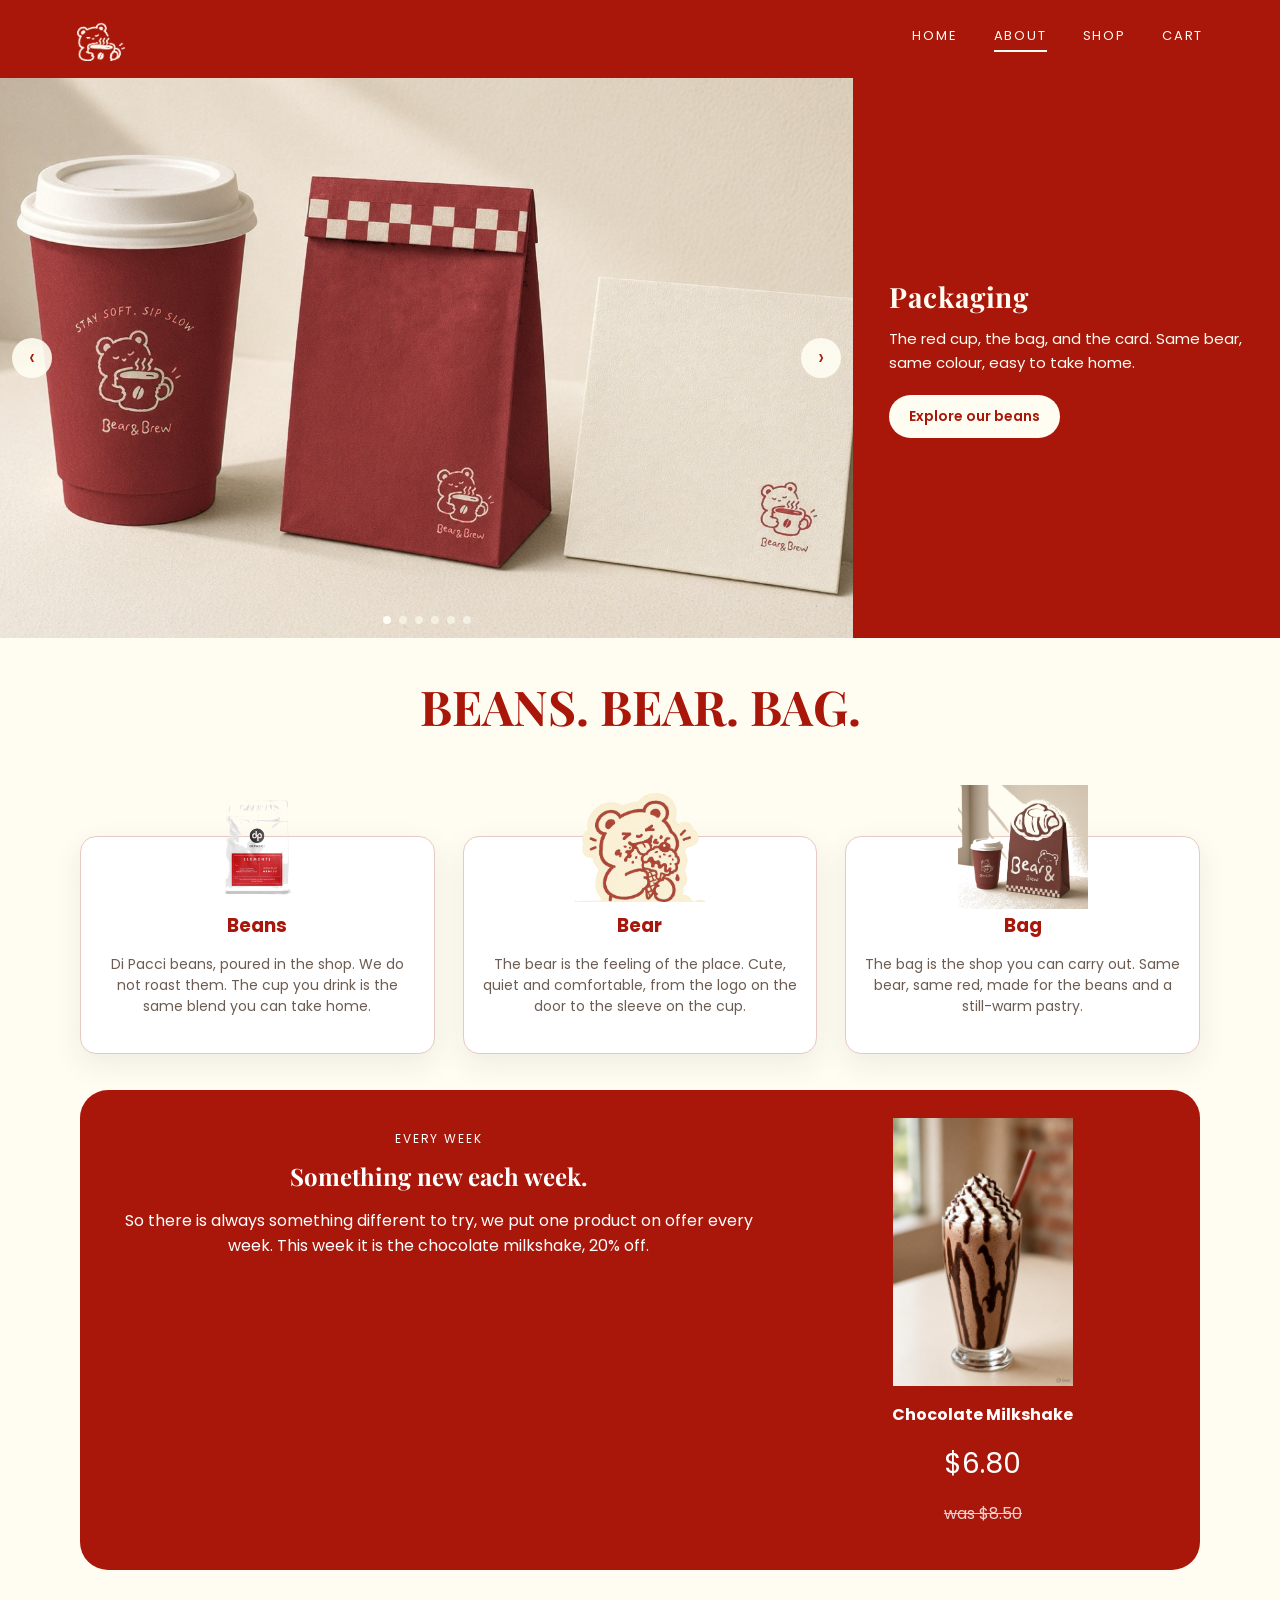
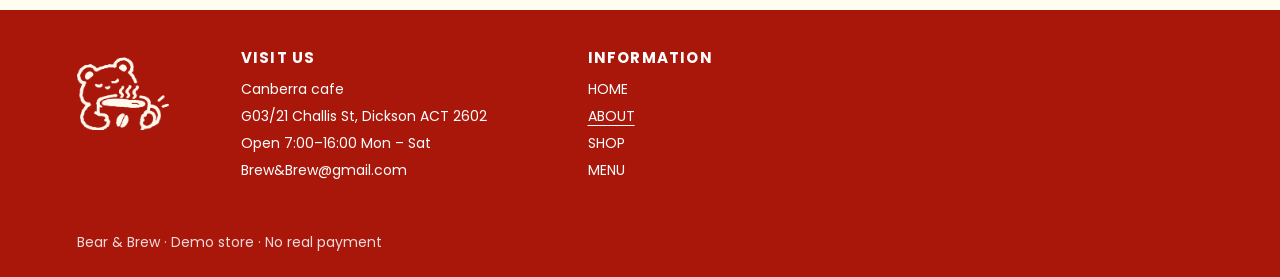
==== about.html @ f40263f8 "Switch footer maps back to Google Maps" ====
<!DOCTYPE html>
<html lang="en">
<head>
  <meta charset="UTF-8">
  <meta name="viewport" content="width=device-width, initial-scale=1">
  <title>About · Bear & Brew</title>
  <link href="https://fonts.googleapis.com/css2?family=Playfair+Display:wght@700&family=Poppins:wght@400;500;600&display=swap" rel="stylesheet">
  <link rel="stylesheet" href="css/style.css">
</head>
<body id="top">
  <header class="site-header">
    <a href="index.html"><img class="logo" src="images/brand/logo-line.png" alt="Bear and Brew"></a>
    <nav class="nav">
      <a href="index.html">HOME</a>
      <a class="active" href="about.html">ABOUT</a>
      <a href="shop.html">SHOP</a>
      <a class="cart-link" href="#" data-open-cart>CART <span class="badge" hidden>0</span></a>
    </nav>
  </header>

  <section class="about-split">
    <div class="about-carousel" id="about-carousel">
      <button class="about-nav prev" type="button" aria-label="Previous">‹</button>
      <div class="about-track">
        <img src="images/about-carousel/packaging.jpg" alt="Bear and Brew packaging">
        <img src="images/about-carousel/food-spread.jpg" alt="Cafe food">
        <img src="images/about-carousel/croissant.jpg" alt="Butter croissant">
        <img src="images/about-carousel/sign.jpg" alt="Shop sign">
        <img src="images/about-carousel/cup-sleeve.jpg" alt="Takeaway cup">
        <img src="images/about-carousel/latte.jpg" alt="Latte">
      </div>
      <button class="about-nav next" type="button" aria-label="Next">›</button>
      <div class="about-dots" id="about-dots"></div>
    </div>
    <div class="about-info" id="about-info">
      <h2>Packaging</h2>
      <p>The red cup, the bag, and the card. Same bear, same colour, easy to take home.</p>
      <a class="btn btn-cream" href="shop.html">Explore our beans</a>
    </div>
  </section>

  <section class="wrap center" style="padding-top:36px">
    <h2 class="about-title" style="color:#A9170B">BEANS. BEAR. BAG.</h2>
    <div class="bbb">
      <article>
        <img src="images/brand/beans-cut.png" alt="Coffee beans">
        <h3>Beans</h3>
        <p>Di Pacci beans, poured in the shop. We do not roast them. The cup you drink is the same blend you can take home.</p>
      </article>
      <article>
        <img src="images/brand/bear-ice.png" alt="Bear logo">
        <h3>Bear</h3>
        <p>The bear is the feeling of the place. Cute, quiet and comfortable, from the logo on the door to the sleeve on the cup.</p>
      </article>
      <article>
        <img src="images/brand/bag-cut.png" alt="Takeaway bag">
        <h3>Bag</h3>
        <p>The bag is the shop you can carry out. Same bear, same red, made for the beans and a still-warm pastry.</p>
      </article>
    </div>
    <section class="week">
      <div>
        <p class="kicker">EVERY WEEK</p>
        <h2>Something new each week.</h2>
        <p>So there is always something different to try, we put one product on offer every week. This week it is the chocolate milkshake, 20% off.</p>
      </div>
      <div class="center">
        <img src="images/offers/chocolate-milkshake.jpg" alt="Chocolate milkshake">
        <p><strong>Chocolate Milkshake</strong></p>
        <p class="price">$6.80</p>
        <p class="was">was $8.50</p>
      </div>
    </section>
  </section>

  <footer class="site-footer">
    <div class="footer-grid">
      <a href="#top"><img class="footer-logo" src="images/brand/logo-line.png" alt="Bear and Brew"></a>
      <div><h3>VISIT US</h3><p>Canberra cafe</p><p>G03/21 Challis St, Dickson ACT 2602</p><p>Open 7:00–16:00 Mon – Sat</p><p>Brew&Brew@gmail.com</p></div>
      <div><h3>INFORMATION</h3><ul><li><a href="index.html">HOME</a></li><li><a class="active" href="about.html">ABOUT</a></li><li><a href="shop.html">SHOP</a></li><li><a href="menu.html">MENU</a></li></ul></div>
      <iframe class="map-frame" title="Map" src="https://maps.google.com/maps?q=G03/21%20Challis%20St%2C%20Dickson%20ACT%202602&t=&z=16&ie=UTF8&iwloc=&output=embed"></iframe>
    </div>
    <p class="fine">Bear & Brew · Demo store · No real payment</p>
  </footer>
  <div class="drawer" hidden><div class="scrim" data-close-cart></div><aside class="panel"><h2>Cart</h2><div class="cart-list"></div><div class="totals">Subtotal <strong class="subtotal">$0.00</strong><br>Shipping <strong class="shipping">Free</strong><br>Total <strong class="total">$0.00</strong></div><p class="ship-note note" hidden>Spend $100 for free shipping.</p><button class="btn btn-red" data-checkout>Checkout</button></aside></div>
  <div class="modal" hidden><div class="scrim" data-close-modal></div><div class="modal-card"><h2>Demo checkout</h2><p>No payment was taken. This is a student demo.</p><p>Order total: <strong class="order-total">$0.00</strong></p><button class="btn btn-red" data-confirm>Place demo order</button></div></div>
  <div class="toast" hidden></div>
  <script src="js/cart.js"></script>
</body>
</html>
---- css/style.css ----
:root {
  --red: #A9170B;
  --cream: #FFFDF2;
  --ink: #2A211B;
  --muted: #6C5C52;
  --card: #FFF;
  --line: #E7D9CC;
  --shadow: 0 10px 30px rgba(42, 33, 27, 0.08);
}
* { box-sizing: border-box; }
html { scroll-behavior: smooth; }
body {
  margin: 0;
  background: var(--cream);
  color: var(--ink);
  font-family: "Poppins", sans-serif;
}
a { color: inherit; text-decoration: none; }
img { max-width: 100%; display: block; }
button, input, textarea, select { font: inherit; }

.site-header {
  position: sticky; top: 0; z-index: 30;
  display: flex; align-items: center; justify-content: space-between;
  height: 78px; padding: 0 6vw;
  background: var(--red); color: var(--cream);
}
.logo { width: 48px; height: 48px; object-fit: contain; filter: none; }
.nav { display: flex; gap: 36px; align-items: center; font-size: 13px; letter-spacing: 0.14em; }
.nav a { position: relative; padding-bottom: 6px; color: var(--cream); }
.nav a.active::after, .nav a:hover::after {
  content: ""; position: absolute; left: 0; right: 0; bottom: 0; height: 2px; background: var(--cream);
}
.cart-link { position: relative; }
.badge {
  position: absolute; top: -10px; right: -14px;
  min-width: 18px; height: 18px; padding: 0 5px;
  border-radius: 99px; background: var(--red); color: white;
  font-size: 11px; line-height: 18px; text-align: center; letter-spacing: 0;
}
.badge[hidden] { display: none; }

.hero {
  position: relative; height: 520px;
  background: #6b3a28 center / cover no-repeat;
  overflow: hidden;
}
.hero-arch {
  position: absolute; left: 50%; bottom: -8%;
  transform: translateX(-50%);
  width: 140%; height: 78%;
  background: rgba(169, 23, 11, 0.75);
  border-radius: 50% 50% 0 0 / 100% 100% 0 0;
  display: flex; align-items: center; justify-content: center;
}
.hero-mark { width: 220px; height: auto; background: transparent; filter: none; }
.offer-curve {
  background: var(--red); color: white;
  margin-top: -1px; padding: 8px 0 70px;
  border-radius: 0 0 50% 50% / 0 0 80px 80px;
}
.offer-curve h2 { color: white; }
.offer-curve p, .offer.offer-curve p { color: white !important; opacity: 1; }
.offer-items { padding-top: 28px; }

.wrap { width: min(1120px, 90vw); margin: 0 auto; }
.center { text-align: center; }
.offer { padding: 64px 0 20px; }
.offer h2, .about-title, .shop-title {
  margin: 0 0 12px;
  font-family: "Playfair Display", serif;
  font-size: clamp(34px, 4vw, 48px);
}
.offer p, .muted { color: var(--muted); }
.offer-grid {
  display: grid; grid-template-columns: repeat(6, 1fr);
  gap: 18px; max-width: 980px; margin: 28px auto 22px;
}
.offer-grid figure { margin: 0; }
.offer-grid img {
  width: 122px; height: 122px; margin: 0 auto 10px;
  border-radius: 50%; object-fit: cover; box-shadow: var(--shadow);
}
.offer-grid figcaption { font-size: 14px; }
.menu-link {
  color: var(--red);
  font-weight: 600;
  letter-spacing: 0.04em;
  text-decoration: underline;
  text-underline-offset: 4px;
}

.beans-banner {
  display: grid; grid-template-columns: 1.1fr 1fr 1.1fr;
  align-items: center; gap: 8px;
  position: relative;
  width: min(1100px, 92vw); margin: 36px auto 8px;
  background:
    radial-gradient(circle at 18% 70%, rgba(255,255,255,0.08) 0 18px, transparent 19px),
    radial-gradient(circle at 78% 30%, rgba(255,255,255,0.07) 0 22px, transparent 23px),
    var(--red);
  color: white;
  border-radius: 28px; min-height: 230px; padding: 10px 18px;
  overflow: hidden;
}
.beans-banner::before {
  content: "";
  position: absolute; inset: 0;
  background-image: radial-gradient(circle, rgba(255,255,255,0.16) 1.2px, transparent 1.4px);
  background-size: 28px 28px;
  opacity: 0.35; pointer-events: none;
}
.banner-left { height: 190px; width: 100%; object-fit: contain; object-position: 18% center; z-index: 1; }
.banner-right { height: 200px; width: 100%; object-fit: contain; object-position: right bottom; z-index: 1; align-self: end; }
.banner-copy { text-align: center; z-index: 1; }
.banner-copy h2 { margin: 0 0 14px; font-family: "Playfair Display", serif; font-size: clamp(22px, 2.4vw, 30px); line-height: 1.15; font-weight: 700; }
.banner-copy a { display: inline-block; background: white; color: var(--red); border-radius: 999px; padding: 8px 16px; font-size: 13px; font-weight: 600; }
.section-title {
  margin: 48px 0 22px; text-align: center; letter-spacing: 0.1em; font-size: 24px;
}
.reviews { display: none; }
.carousel {
  position: relative;
  width: min(1120px, 94vw);
  margin: 0 auto;
  overflow: hidden;
}
.carousel-track {
  display: flex;
  gap: 18px;
  transition: transform 0.7s ease;
  will-change: transform;
}
.carousel .review {
  flex: 0 0 min(340px, 78vw);
  position: static;
  transform: none;
  opacity: 1;
  pointer-events: auto;
}
.review {
  background: #F7F1E8; border-radius: 16px; padding: 18px;
}
.review-top { display: flex; align-items: center; gap: 12px; }
.review img.avatar { width: 52px; height: 52px; border-radius: 50%; object-fit: cover; }
.review h3 { margin: 0; font-size: 16px; }
.stars { margin-left: auto; color: #E0A106; letter-spacing: 1px; }
.review p { font-size: 13px; line-height: 1.55; color: #4d4038; }
.dots { text-align: center; margin: 14px 0; }
.dots button {
  width: 8px; height: 8px; border: 0; border-radius: 50%;
  background: #E7C9C4; margin: 0 4px; cursor: pointer; padding: 0;
}
.dots button.on { background: var(--red); }

.feedback {
  display: grid; grid-template-columns: 280px 1fr; gap: 28px;
  margin: 36px auto; background: var(--red); color: white;
  border-radius: 28px; padding: 28px;
}
.feedback img { height: 220px; width: 100%; object-fit: cover; border-radius: 18px; }
.feedback h2 { margin: 8px 0 16px; font-family: "Playfair Display", serif; }
.feedback input, .feedback textarea {
  width: 100%; border: 0; border-radius: 12px; padding: 12px; margin-bottom: 10px;
}
.feedback textarea { min-height: 90px; resize: vertical; }
.feedback button, .btn {
  border: 0; background: white; color: var(--red);
  border-radius: 20px; padding: 10px 22px; cursor: pointer; font-weight: 600;
}
.btn-red { background: var(--red); color: white; }
.btn:active { transform: scale(0.98); }

.site-footer { background: var(--red); color: white; padding: 36px 6vw 18px; margin-top: 40px; }
.footer-grid { display: grid; grid-template-columns: 140px 1.2fr 0.8fr 1.4fr; gap: 24px; }
.footer-logo { width: 92px; filter: none; }
.site-footer a.active { text-decoration: underline; text-underline-offset: 4px; }
.site-footer h3 { margin: 0 0 10px; letter-spacing: 0.08em; font-size: 15px; }
.site-footer p, .site-footer li { margin: 6px 0; font-size: 14px; }
.site-footer ul { list-style: none; padding: 0; margin: 0; }
.map { width: 100%; height: 150px; object-fit: cover; border-radius: 8px; }
.fine { margin-top: 22px; font-size: 12px; opacity: 0.85; }

.about-hero-photo { padding: 0; background: var(--red); }
.about-hero-photo img {
  width: 100%; max-width: 1200px; height: auto; margin: 0 auto;
  border-radius: 0; object-fit: cover;
}
.map-frame { width: 100%; height: 180px; border: 0; border-radius: 8px; }
.bbb { display: grid; grid-template-columns: repeat(3, 1fr); gap: 28px; margin: 48px auto 36px; }
.bbb article {
  background: white; border: 1px solid #E7C9C4; border-radius: 16px;
  padding: 70px 18px 22px; text-align: center; box-shadow: var(--shadow);
  position: relative; margin-top: 50px;
}
.bbb img {
  width: 130px; height: 130px; object-fit: contain;
  position: absolute; left: 50%; top: -55px; transform: translateX(-50%);
  background: transparent;
}
.bbb h3 { margin: 4px 0; color: var(--red); }
.bbb p { color: var(--muted); font-size: 14px; }
.week {
  display: grid; grid-template-columns: 1.4fr 0.8fr; gap: 24px;
  background: var(--red); color: white; border-radius: 28px; padding: 28px; margin: 20px auto 10px;
}
.week h2 { font-family: "Playfair Display", serif; margin: 6px 0 10px; }
.kicker { letter-spacing: 0.16em; font-size: 12px; }
.week img { width: 180px; margin: 0 auto; }
.price { font-size: 28px; margin: 6px 0 0; }
.was { opacity: 0.8; text-decoration: line-through; }

.shop-hero {
  display: grid; grid-template-columns: 1fr 1fr; min-height: 320px;
  background: var(--red); color: white; align-items: center;
}
.shop-hero img { width: 100%; height: 320px; object-fit: cover; }
.shop-hero div { padding: 32px 6vw; }
.shop-hero h1 { font-family: "Playfair Display", serif; font-size: clamp(32px, 4vw, 48px); margin: 0 0 10px; }
.shop-layout { display: grid; grid-template-columns: 180px 1fr; gap: 28px; margin: 28px auto; }
.cats { display: flex; flex-direction: column; gap: 8px; }
.cats button {
  text-align: left; border: 0; background: transparent; padding: 10px 12px;
  border-radius: 10px; cursor: pointer;
}
.cats button.active { background: #F4E4E2; color: var(--red); }
.shop-tools { display: flex; justify-content: space-between; align-items: center; margin-bottom: 16px; color: var(--muted); font-size: 14px; }
.products { display: grid; grid-template-columns: repeat(3, 1fr); gap: 18px; }
.product {
  background: white; border-radius: 16px; padding: 14px; position: relative; box-shadow: var(--shadow);
}
.product img { height: 180px; width: 100%; object-fit: contain; }
.product h3 { margin: 10px 0 4px; font-size: 15px; }
.product .row { display: flex; justify-content: space-between; align-items: center; }
.add {
  width: 32px; height: 32px; border: 0; border-radius: 50%;
  background: var(--red); color: white; cursor: pointer; font-size: 20px; line-height: 1;
}
.tag { position: absolute; top: 12px; left: 12px; background: var(--red); color: white; font-size: 12px; padding: 3px 8px; border-radius: 8px; }
.credit { color: var(--muted); font-size: 12px; margin: 8px 0 20px; }

.drawer, .modal { position: fixed; inset: 0; z-index: 40; }
.drawer[hidden], .modal[hidden], .toast[hidden] { display: none; }
.scrim { position: absolute; inset: 0; background: rgba(20, 12, 8, 0.45); }
.panel {
  position: absolute; top: 0; right: 0; width: min(420px, 92vw); height: 100%;
  background: var(--cream); padding: 22px; display: flex; flex-direction: column;
}
.panel h2 { margin: 0 0 12px; }
.cart-list { flex: 1; overflow: auto; }
.cart-item { display: grid; grid-template-columns: 64px 1fr auto; gap: 10px; padding: 10px 0; border-bottom: 1px solid var(--line); }
.cart-item img { width: 64px; height: 64px; object-fit: contain; background: white; border-radius: 8px; }
.qty { display: flex; gap: 8px; align-items: center; }
.qty button { width: 24px; height: 24px; border: 1px solid var(--line); background: white; border-radius: 6px; cursor: pointer; }
.totals { margin: 12px 0; font-size: 14px; }
.note { background: #F4E4E2; color: var(--red); border-radius: 10px; padding: 10px; font-size: 13px; }
.modal-card {
  position: absolute; left: 50%; top: 50%; transform: translate(-50%, -50%);
  width: min(420px, 90vw); background: white; border-radius: 20px; padding: 24px; text-align: center;
}
.toast {
  position: fixed; left: 50%; bottom: 24px; transform: translateX(-50%);
  z-index: 50; background: #1c120f; color: white; padding: 12px 18px; border-radius: 999px;
  box-shadow: var(--shadow);
}

@media (max-width: 900px) {
  .nav { gap: 14px; font-size: 12px; letter-spacing: 0.06em; }
  .hero { height: 420px; }
  .hero-arch { width: 94%; height: 72%; }
  .offer-grid { grid-template-columns: repeat(3, 1fr); }
  .reviews, .bbb, .feedback, .footer-grid, .week, .shop-hero, .shop-layout { grid-template-columns: 1fr; }
  .products { grid-template-columns: repeat(2, 1fr); }
  .shop-hero img { height: 200px; }
}

.lightbox {
  position: fixed; inset: 0; z-index: 80;
  background: rgba(20, 10, 8, 0.78);
  display: none; align-items: center; justify-content: center;
}
.lightbox.open { display: flex; }
.lightbox img { max-width: 90vw; max-height: 86vh; border-radius: 12px; }
.lightbox button {
  position: absolute; top: 18px; right: 22px;
  width: 42px; height: 42px; border: 0; border-radius: 50%;
  background: white; color: var(--ink); font-size: 24px; cursor: pointer;
}

.about-split {
  display: grid;
  grid-template-columns: 2fr 1fr;
  min-height: 560px;
  background: #F7F1E8;
  overflow: hidden;
}
.about-carousel { position: relative; overflow: hidden; }
.about-track { display: flex; height: 100%; transition: transform 0.55s ease; }
.about-track img { width: 100%; height: 560px; object-fit: cover; flex: 0 0 100%; }
.about-nav {
  position: absolute; top: 50%; transform: translateY(-50%);
  z-index: 2; width: 40px; height: 40px; border-radius: 50%;
  border: 0; background: rgba(255,253,242,0.9); color: #A9170B;
  font-size: 22px; cursor: pointer; line-height: 1;
}
.about-nav.prev { left: 12px; }
.about-nav.next { right: 12px; }
.about-dots {
  position: absolute; bottom: 14px; left: 0; right: 0;
  display: flex; justify-content: center; gap: 8px; z-index: 2;
}
.about-dots button {
  width: 8px; height: 8px; border-radius: 50%; border: 0;
  background: rgba(255,253,242,0.6); cursor: pointer; padding: 0;
}
.about-dots button.on { background: #FFFDF2; }
.about-info {
  padding: 48px 36px;
  display: flex; flex-direction: column; justify-content: center;
  background: #A9170B; color: #FFFDF2;
}
.about-info h2 {
  margin: 0 0 12px; font-family: "Playfair Display", serif;
  font-size: 28px; color: #FFFDF2; letter-spacing: 0.02em;
}
.about-info p { margin: 0 0 20px; line-height: 1.6; color: #FFFDF2; font-size: 15px; }
.about-info .btn-cream {
  display: inline-block; width: fit-content;
  background: #FFFDF2; color: #A9170B; text-decoration: none;
  padding: 11px 20px; border-radius: 999px; font-weight: 600; font-size: 14px;
}
.about-title { color: #A9170B !important; }
@media (max-width: 800px) {
  .about-split { grid-template-columns: 1fr; min-height: 0; }
  .about-track img { height: 320px; }
  .about-info { padding: 28px 22px; }
}
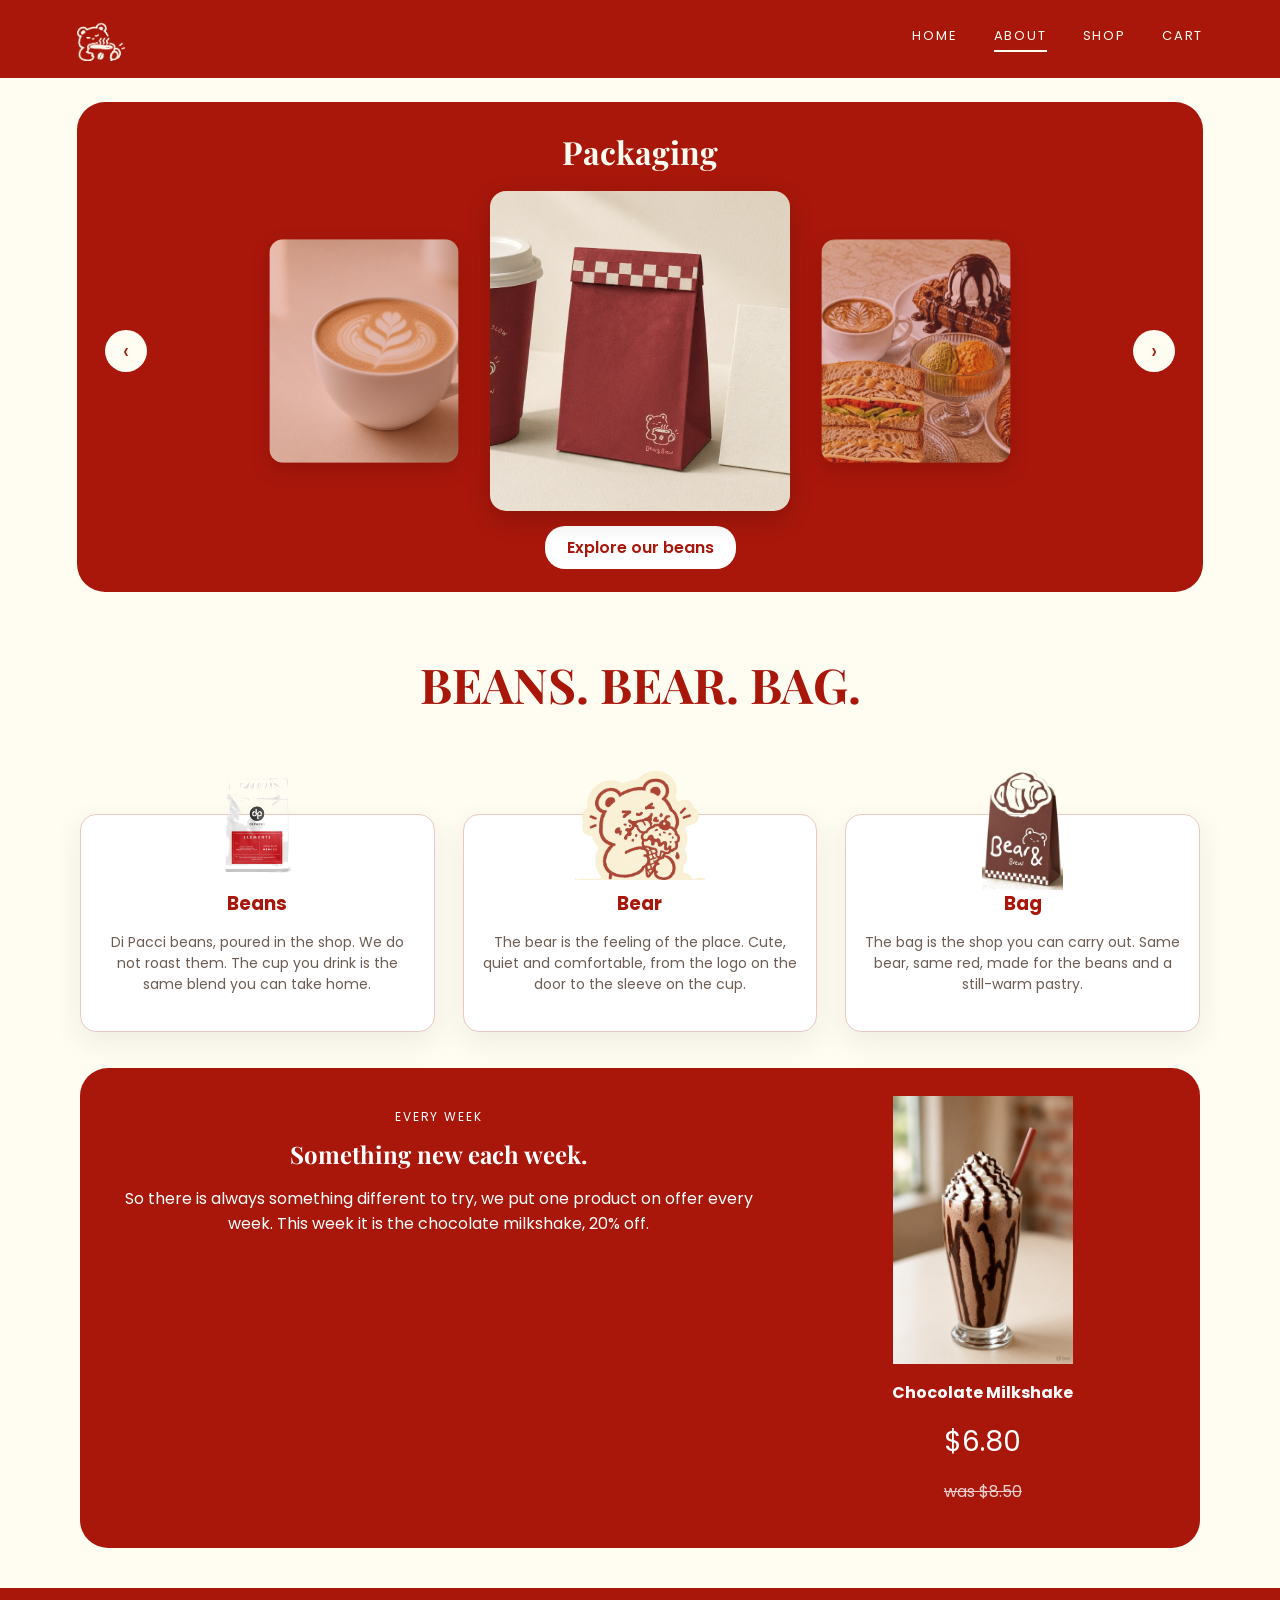
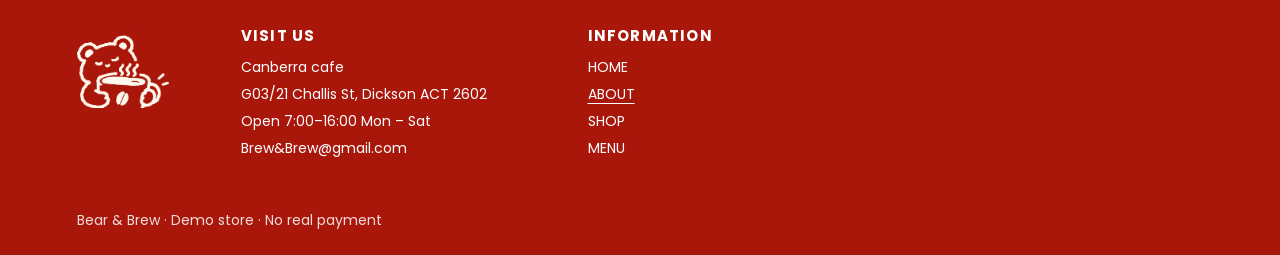
==== commit 5ff3dab2: "About: centered carousel with larger middle, red stage, clean latte" ====
--- a/about.html
+++ b/about.html
@@ -18,25 +18,15 @@
     </nav>
   </header>
 
-  <section class="about-split">
-    <div class="about-carousel" id="about-carousel">
+  <section class="about-stage">
+    <h2 class="stage-title" id="stage-title">Packaging</h2>
+    <div class="stage-wrap">
       <button class="about-nav prev" type="button" aria-label="Previous">‹</button>
-      <div class="about-track">
-        <img src="images/about-carousel/packaging.jpg" alt="Bear and Brew packaging">
-        <img src="images/about-carousel/food-spread.jpg" alt="Cafe food">
-        <img src="images/about-carousel/croissant.jpg" alt="Butter croissant">
-        <img src="images/about-carousel/sign.jpg" alt="Shop sign">
-        <img src="images/about-carousel/cup-sleeve.jpg" alt="Takeaway cup">
-        <img src="images/about-carousel/latte.jpg" alt="Latte">
-      </div>
+      <div class="stage-track" id="stage-track"></div>
       <button class="about-nav next" type="button" aria-label="Next">›</button>
-      <div class="about-dots" id="about-dots"></div>
     </div>
-    <div class="about-info" id="about-info">
-      <h2>Packaging</h2>
-      <p>The red cup, the bag, and the card. Same bear, same colour, easy to take home.</p>
-      <a class="btn btn-cream" href="shop.html">Explore our beans</a>
-    </div>
+    <div class="about-dots" id="about-dots"></div>
+    <a class="btn btn-cream stage-btn" href="shop.html">Explore our beans</a>
   </section>
 
   <section class="wrap center" style="padding-top:36px">
--- a/css/style.css
+++ b/css/style.css
@@ -287,51 +287,70 @@
   background: white; color: var(--ink); font-size: 24px; cursor: pointer;
 }
 
-.about-split {
-  display: grid;
-  grid-template-columns: 2fr 1fr;
-  min-height: 560px;
-  background: #F7F1E8;
+.about-stage {
+  background: #A9170B;
+  border-radius: 28px;
+  margin: 24px 6vw;
+  padding: 28px 20px 32px;
+  text-align: center;
+  color: #FFFDF2;
+  position: relative;
+}
+.stage-title {
+  margin: 0 0 18px;
+  font-family: "Playfair Display", serif;
+  font-size: 32px;
+  color: #FFFDF2;
+}
+.stage-wrap {
+  position: relative;
+  display: flex;
+  align-items: center;
+  justify-content: center;
+  min-height: 320px;
+}
+.stage-track {
+  display: flex;
+  align-items: center;
+  justify-content: center;
+  gap: 16px;
+  transition: transform 0.28s ease;
+}
+.stage-card {
+  width: 220px;
+  height: 260px;
+  border-radius: 16px;
   overflow: hidden;
-}
-.about-carousel { position: relative; overflow: hidden; }
-.about-track { display: flex; height: 100%; transition: transform 0.55s ease; }
-.about-track img { width: 100%; height: 560px; object-fit: cover; flex: 0 0 100%; }
-.about-nav {
+  opacity: 0.75;
+  transform: scale(0.86);
+  transition: transform 0.28s ease, opacity 0.28s ease;
+  box-shadow: 0 8px 24px rgba(0,0,0,0.18);
+}
+.stage-card.center {
+  width: 300px;
+  height: 320px;
+  opacity: 1;
+  transform: scale(1);
+}
+.stage-card img { width: 100%; height: 100%; object-fit: cover; display: block; }
+.about-stage .about-nav {
   position: absolute; top: 50%; transform: translateY(-50%);
-  z-index: 2; width: 40px; height: 40px; border-radius: 50%;
-  border: 0; background: rgba(255,253,242,0.9); color: #A9170B;
-  font-size: 22px; cursor: pointer; line-height: 1;
-}
-.about-nav.prev { left: 12px; }
-.about-nav.next { right: 12px; }
-.about-dots {
-  position: absolute; bottom: 14px; left: 0; right: 0;
-  display: flex; justify-content: center; gap: 8px; z-index: 2;
-}
-.about-dots button {
+  z-index: 2; width: 42px; height: 42px; border-radius: 50%;
+  border: 0; background: #FFFDF2; color: #A9170B;
+  font-size: 22px; cursor: pointer;
+}
+.about-stage .about-nav.prev { left: 8px; }
+.about-stage .about-nav.next { right: 8px; }
+.about-stage .about-dots { margin-top: 16px; display: flex; justify-content: center; gap: 8px; }
+.about-stage .about-dots button {
   width: 8px; height: 8px; border-radius: 50%; border: 0;
-  background: rgba(255,253,242,0.6); cursor: pointer; padding: 0;
-}
-.about-dots button.on { background: #FFFDF2; }
-.about-info {
-  padding: 48px 36px;
-  display: flex; flex-direction: column; justify-content: center;
-  background: #A9170B; color: #FFFDF2;
-}
-.about-info h2 {
-  margin: 0 0 12px; font-family: "Playfair Display", serif;
-  font-size: 28px; color: #FFFDF2; letter-spacing: 0.02em;
-}
-.about-info p { margin: 0 0 20px; line-height: 1.6; color: #FFFDF2; font-size: 15px; }
-.about-info .btn-cream {
-  display: inline-block; width: fit-content;
-  background: #FFFDF2; color: #A9170B; text-decoration: none;
-  padding: 11px 20px; border-radius: 999px; font-weight: 600; font-size: 14px;
-}
-.about-title { color: #A9170B !important; }
+  background: rgba(255,253,242,0.5); cursor: pointer; padding: 0;
+}
+.about-stage .about-dots button.on { background: #FFFDF2; }
+.stage-btn { margin-top: 16px; }
 @media (max-width: 800px) {
-  .about-split { grid-template-columns: 1fr; min-height: 0; }
-  .about-track img { height: 320px; }
-  .about-info { padding: 28px 22px; }
-}
+  .about-stage { margin: 16px 4vw; padding: 20px 12px; }
+  .stage-card { width: 120px; height: 160px; }
+  .stage-card.center { width: 180px; height: 220px; }
+  .stage-title { font-size: 24px; }
+}
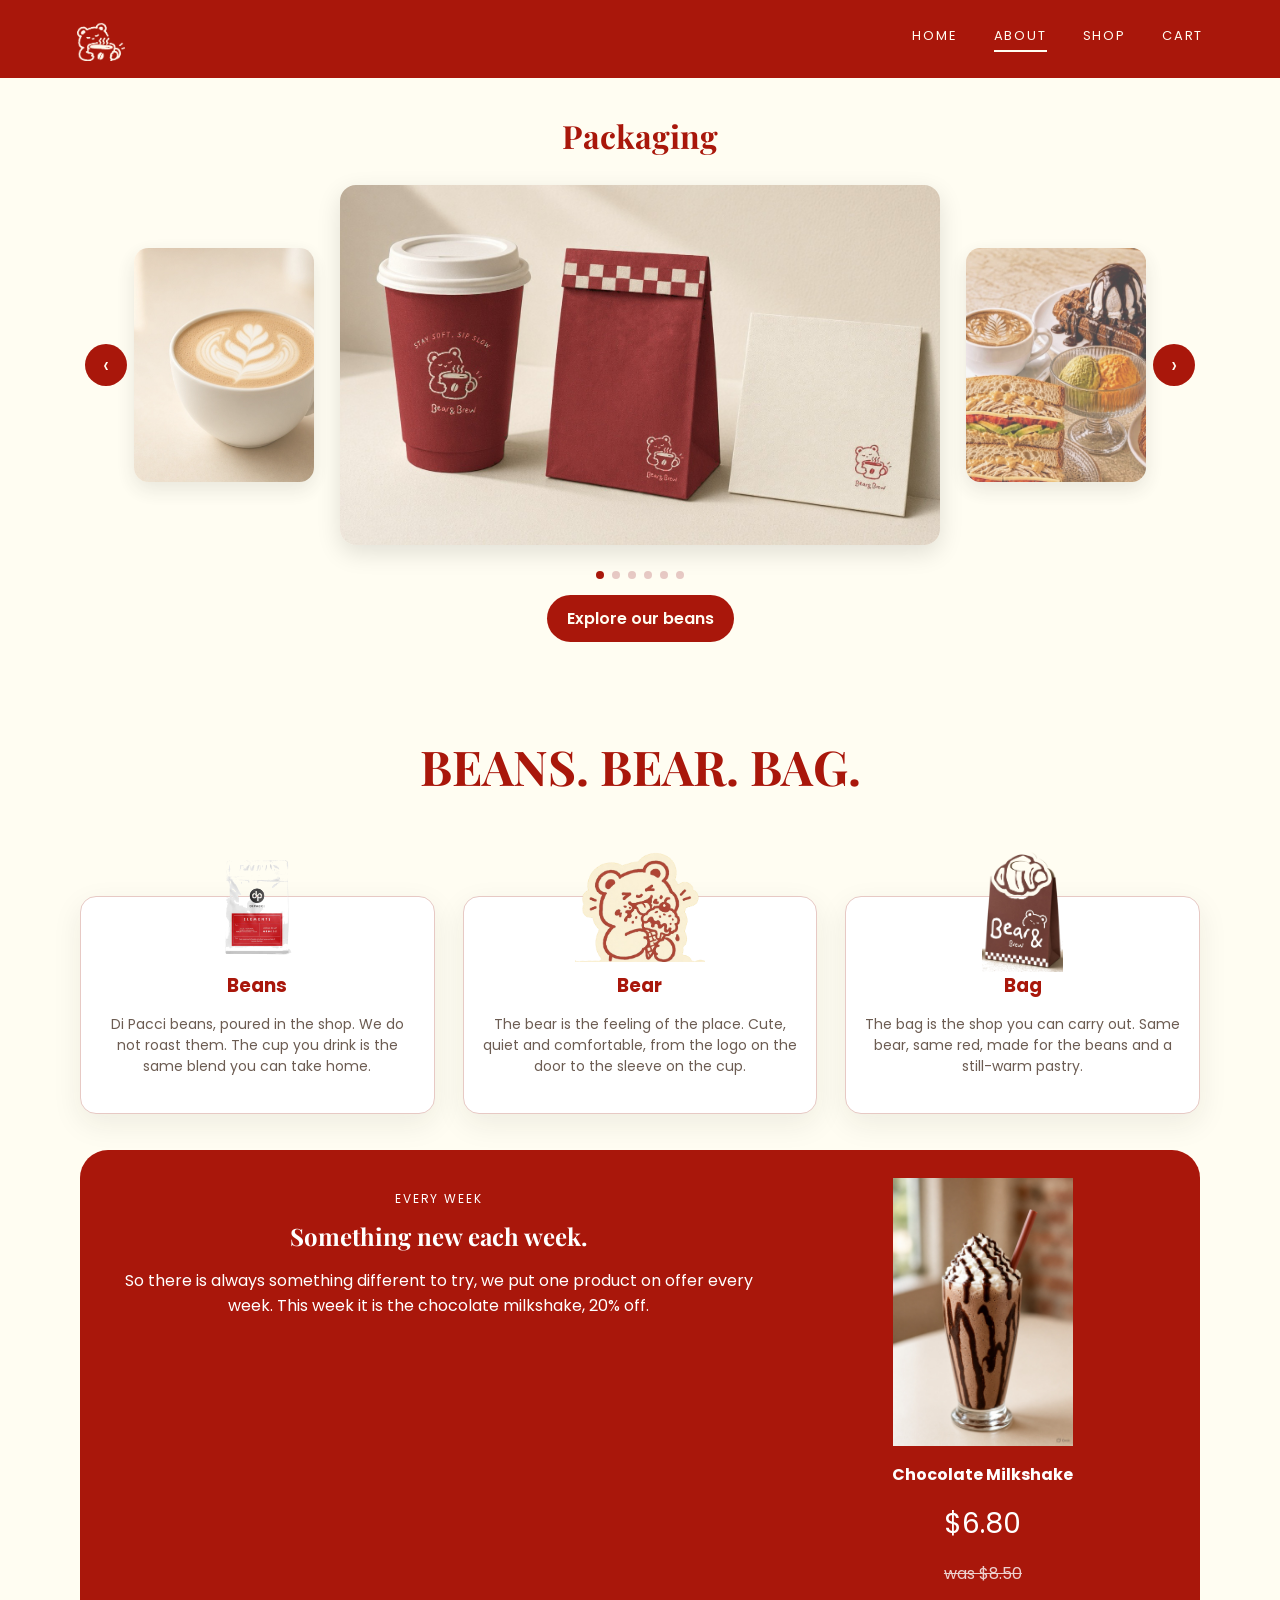
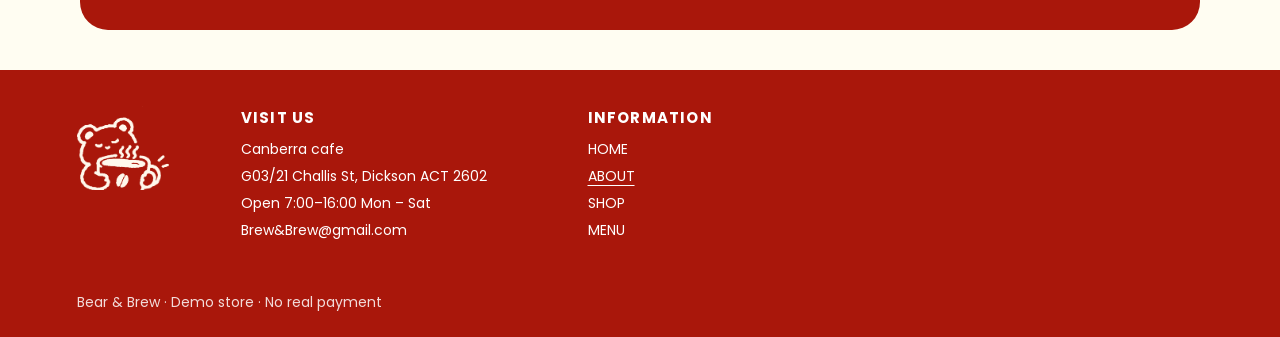
==== commit 2b62db27: "Add lightbox markup to about page" ====
--- a/about.html
+++ b/about.html
@@ -75,6 +75,10 @@
   <div class="drawer" hidden><div class="scrim" data-close-cart></div><aside class="panel"><h2>Cart</h2><div class="cart-list"></div><div class="totals">Subtotal <strong class="subtotal">$0.00</strong><br>Shipping <strong class="shipping">Free</strong><br>Total <strong class="total">$0.00</strong></div><p class="ship-note note" hidden>Spend $100 for free shipping.</p><button class="btn btn-red" data-checkout>Checkout</button></aside></div>
   <div class="modal" hidden><div class="scrim" data-close-modal></div><div class="modal-card"><h2>Demo checkout</h2><p>No payment was taken. This is a student demo.</p><p>Order total: <strong class="order-total">$0.00</strong></p><button class="btn btn-red" data-confirm>Place demo order</button></div></div>
   <div class="toast" hidden></div>
+  <div class="lightbox" id="lightbox">
+    <button type="button" aria-label="Close">×</button>
+    <img alt="">
+  </div>
   <script src="js/cart.js"></script>
 </body>
 </html>
--- a/css/style.css
+++ b/css/style.css
@@ -288,47 +288,46 @@
 }
 
 .about-stage {
-  background: #A9170B;
-  border-radius: 28px;
+  background: transparent;
   margin: 24px 6vw;
-  padding: 28px 20px 32px;
+  padding: 12px 0 32px;
   text-align: center;
-  color: #FFFDF2;
   position: relative;
 }
 .stage-title {
   margin: 0 0 18px;
   font-family: "Playfair Display", serif;
   font-size: 32px;
-  color: #FFFDF2;
+  color: #A9170B;
 }
 .stage-wrap {
   position: relative;
   display: flex;
   align-items: center;
   justify-content: center;
-  min-height: 320px;
+  min-height: 380px;
 }
 .stage-track {
   display: flex;
   align-items: center;
   justify-content: center;
   gap: 16px;
-  transition: transform 0.28s ease;
-}
+  will-change: transform;
+}
+.stage-card { cursor: pointer; }
 .stage-card {
-  width: 220px;
+  width: 200px;
   height: 260px;
   border-radius: 16px;
   overflow: hidden;
-  opacity: 0.75;
-  transform: scale(0.86);
+  opacity: 0.8;
+  transform: scale(0.9);
   transition: transform 0.28s ease, opacity 0.28s ease;
-  box-shadow: 0 8px 24px rgba(0,0,0,0.18);
+  box-shadow: 0 8px 24px rgba(0,0,0,0.12);
 }
 .stage-card.center {
-  width: 300px;
-  height: 320px;
+  width: 600px;
+  height: 360px;
   opacity: 1;
   transform: scale(1);
 }
@@ -336,7 +335,7 @@
 .about-stage .about-nav {
   position: absolute; top: 50%; transform: translateY(-50%);
   z-index: 2; width: 42px; height: 42px; border-radius: 50%;
-  border: 0; background: #FFFDF2; color: #A9170B;
+  border: 0; background: #A9170B; color: #FFFDF2;
   font-size: 22px; cursor: pointer;
 }
 .about-stage .about-nav.prev { left: 8px; }
@@ -344,13 +343,22 @@
 .about-stage .about-dots { margin-top: 16px; display: flex; justify-content: center; gap: 8px; }
 .about-stage .about-dots button {
   width: 8px; height: 8px; border-radius: 50%; border: 0;
-  background: rgba(255,253,242,0.5); cursor: pointer; padding: 0;
-}
-.about-stage .about-dots button.on { background: #FFFDF2; }
-.stage-btn { margin-top: 16px; }
+  background: #E7C9C4; cursor: pointer; padding: 0;
+}
+.about-stage .about-dots button.on { background: #A9170B; }
+.stage-btn {
+  margin-top: 16px;
+  background: #A9170B;
+  color: #FFFDF2;
+  border-radius: 999px;
+  padding: 11px 20px;
+  text-decoration: none;
+  font-weight: 600;
+  display: inline-block;
+}
 @media (max-width: 800px) {
-  .about-stage { margin: 16px 4vw; padding: 20px 12px; }
-  .stage-card { width: 120px; height: 160px; }
-  .stage-card.center { width: 180px; height: 220px; }
+  .about-stage { margin: 16px 4vw; }
+  .stage-card { width: 100px; height: 140px; }
+  .stage-card.center { width: 240px; height: 200px; }
   .stage-title { font-size: 24px; }
 }
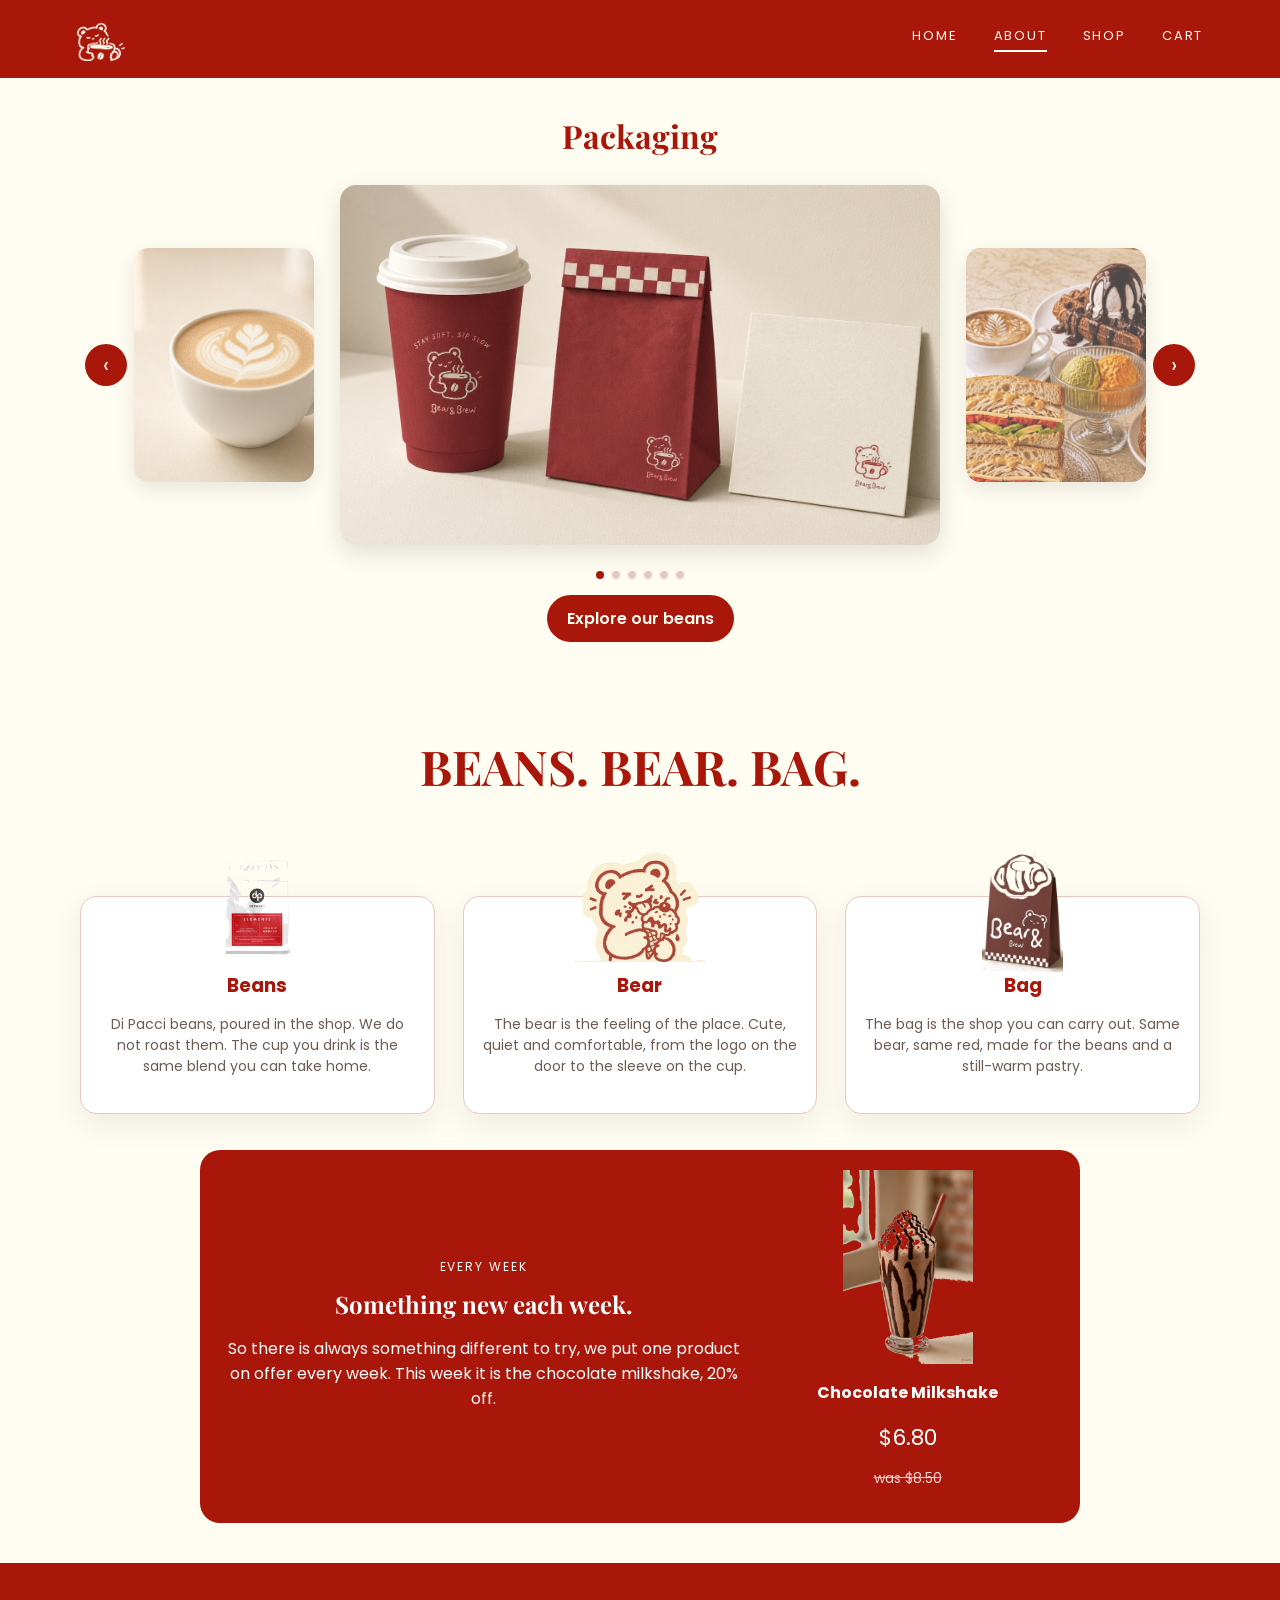
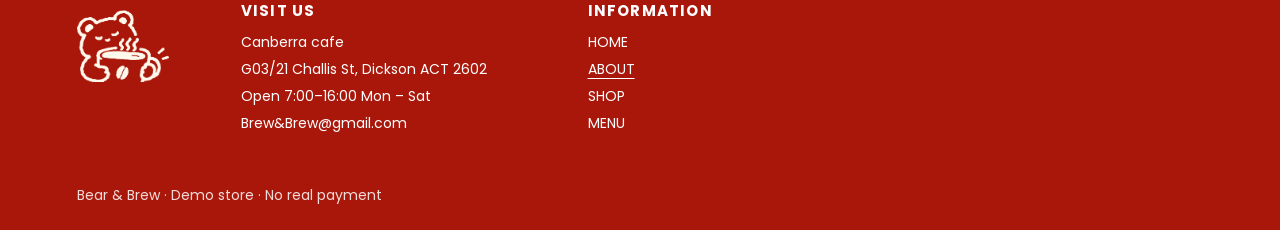
==== commit 392f94c2: "About week section: smaller layout, milkshake cutout" ====
--- a/about.html
+++ b/about.html
@@ -55,7 +55,7 @@
         <p>So there is always something different to try, we put one product on offer every week. This week it is the chocolate milkshake, 20% off.</p>
       </div>
       <div class="center">
-        <img src="images/offers/chocolate-milkshake.jpg" alt="Chocolate milkshake">
+        <img src="images/offers/chocolate-milkshake.png" alt="Chocolate milkshake">
         <p><strong>Chocolate Milkshake</strong></p>
         <p class="price">$6.80</p>
         <p class="was">was $8.50</p>
--- a/css/style.css
+++ b/css/style.css
@@ -201,14 +201,15 @@
 .bbb h3 { margin: 4px 0; color: var(--red); }
 .bbb p { color: var(--muted); font-size: 14px; }
 .week {
-  display: grid; grid-template-columns: 1.4fr 0.8fr; gap: 24px;
-  background: var(--red); color: white; border-radius: 28px; padding: 28px; margin: 20px auto 10px;
-}
-.week h2 { font-family: "Playfair Display", serif; margin: 6px 0 10px; }
+  display: grid; grid-template-columns: 1.4fr 0.8fr; gap: 16px;
+  background: var(--red); color: white; border-radius: 20px;
+  padding: 20px 24px; margin: 20px auto 10px; max-width: 880px; align-items: center;
+}
+.week h2 { font-family: "Playfair Display", serif; margin: 6px 0 8px; font-size: 24px; }
 .kicker { letter-spacing: 0.16em; font-size: 12px; }
-.week img { width: 180px; margin: 0 auto; }
-.price { font-size: 28px; margin: 6px 0 0; }
-.was { opacity: 0.8; text-decoration: line-through; }
+.week img { width: 130px; margin: 0 auto; display: block; }
+.price { font-size: 22px; margin: 4px 0 0; }
+.was { opacity: 0.8; text-decoration: line-through; font-size: 14px; }
 
 .shop-hero {
   display: grid; grid-template-columns: 1fr 1fr; min-height: 320px;
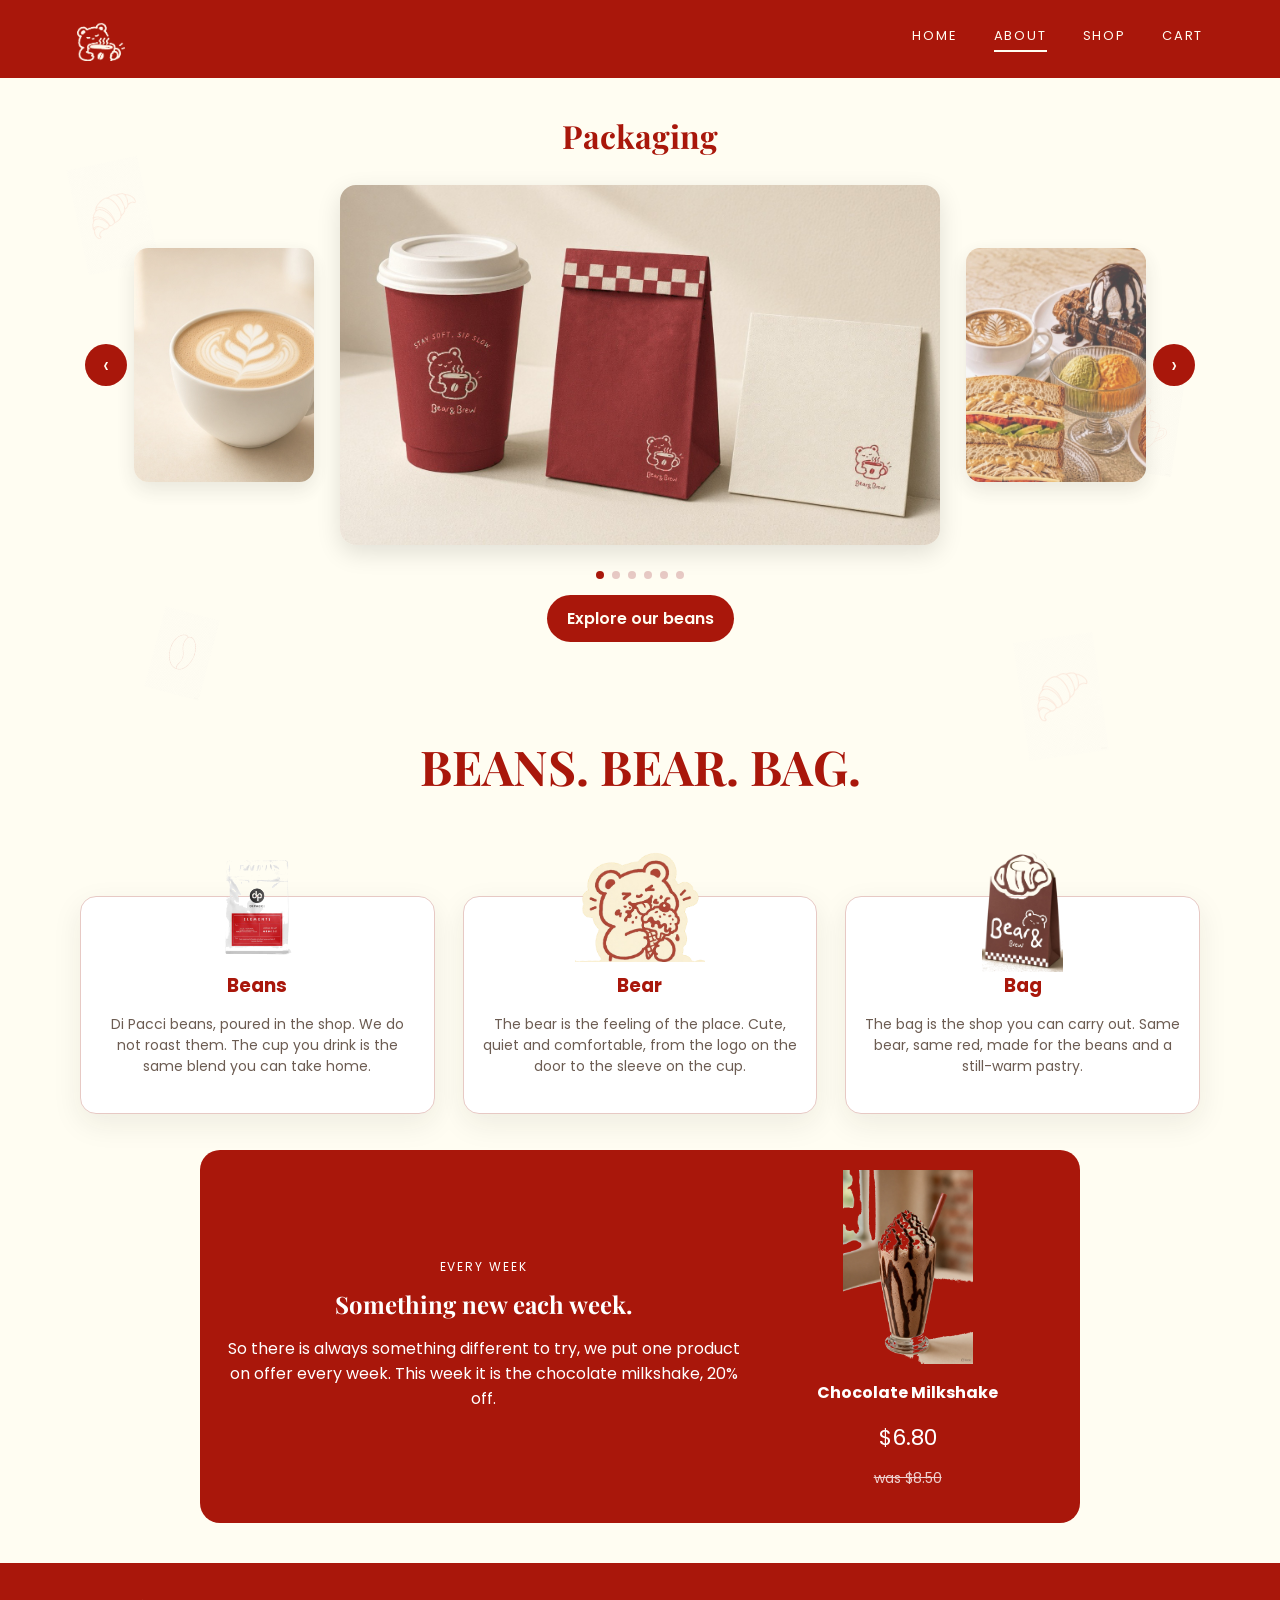
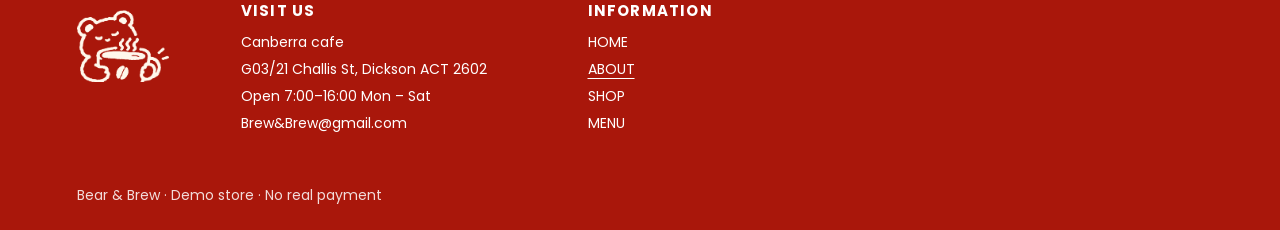
==== commit b1cd8801: "Add subtle decor icons on Home and About" ====
--- a/about.html
+++ b/about.html
@@ -8,6 +8,13 @@
   <link rel="stylesheet" href="css/style.css">
 </head>
 <body id="top">
+  <div class="decor-layer">
+    <img class="decor d1" src="images/decor/croissant.png" alt="">
+    <img class="decor d2" src="images/decor/cup.png" alt="">
+    <img class="decor d3" src="images/decor/bean.png" alt="">
+    <img class="decor d4" src="images/decor/croissant.png" alt="">
+    <img class="decor d5" src="images/decor/bean.png" alt="">
+  </div>
   <header class="site-header">
     <a href="index.html"><img class="logo" src="images/brand/logo-line.png" alt="Bear and Brew"></a>
     <nav class="nav">
@@ -72,7 +79,7 @@
     </div>
     <p class="fine">Bear & Brew · Demo store · No real payment</p>
   </footer>
-  <div class="drawer" hidden><div class="scrim" data-close-cart></div><aside class="panel"><h2>Cart</h2><div class="cart-list"></div><div class="totals">Subtotal <strong class="subtotal">$0.00</strong><br>Shipping <strong class="shipping">Free</strong><br>Total <strong class="total">$0.00</strong></div><p class="ship-note note" hidden>Spend $100 for free shipping.</p><button class="btn btn-red" data-checkout>Checkout</button></aside></div>
+  <div class="drawer" hidden><div class="scrim" data-close-cart></div><aside class="panel"><button class="drawer-close" type="button" data-close-cart aria-label="Close">×</button><h2>Cart</h2><div class="cart-list"></div><div class="totals">Subtotal <strong class="subtotal">$0.00</strong><br>Shipping <strong class="shipping">Free</strong><br>Total <strong class="total">$0.00</strong></div><p class="ship-note note" hidden>Spend $100 for free shipping.</p><button class="btn btn-red" data-checkout>Checkout</button></aside></div>
   <div class="modal" hidden><div class="scrim" data-close-modal></div><div class="modal-card"><h2>Demo checkout</h2><p>No payment was taken. This is a student demo.</p><p>Order total: <strong class="order-total">$0.00</strong></p><button class="btn btn-red" data-confirm>Place demo order</button></div></div>
   <div class="toast" hidden></div>
   <div class="lightbox" id="lightbox">
--- a/css/style.css
+++ b/css/style.css
@@ -363,3 +363,19 @@
   .stage-card.center { width: 240px; height: 200px; }
   .stage-title { font-size: 24px; }
 }
+
+.drawer .panel { position: relative; }
+.drawer-close {
+  position: absolute; top: 14px; right: 16px;
+  width: 32px; height: 32px; border: 0; border-radius: 50%;
+  background: #F3E7E4; color: #A9170B; font-size: 20px; cursor: pointer;
+}
+
+.decor-layer { position: fixed; inset: 0; pointer-events: none; z-index: 0; overflow: hidden; }
+.decor { position: absolute; width: 72px; opacity: 0.12; }
+.decor.d1 { top: 18%; left: 6%; transform: rotate(-12deg); }
+.decor.d2 { top: 42%; right: 8%; width: 64px; transform: rotate(8deg); }
+.decor.d3 { top: 68%; left: 12%; width: 56px; transform: rotate(15deg); }
+.decor.d4 { bottom: 16%; right: 14%; width: 80px; transform: rotate(-8deg); }
+.decor.d5 { top: 28%; left: 38%; width: 48px; transform: rotate(6deg); }
+body > header, body > section, body > footer { position: relative; z-index: 1; }
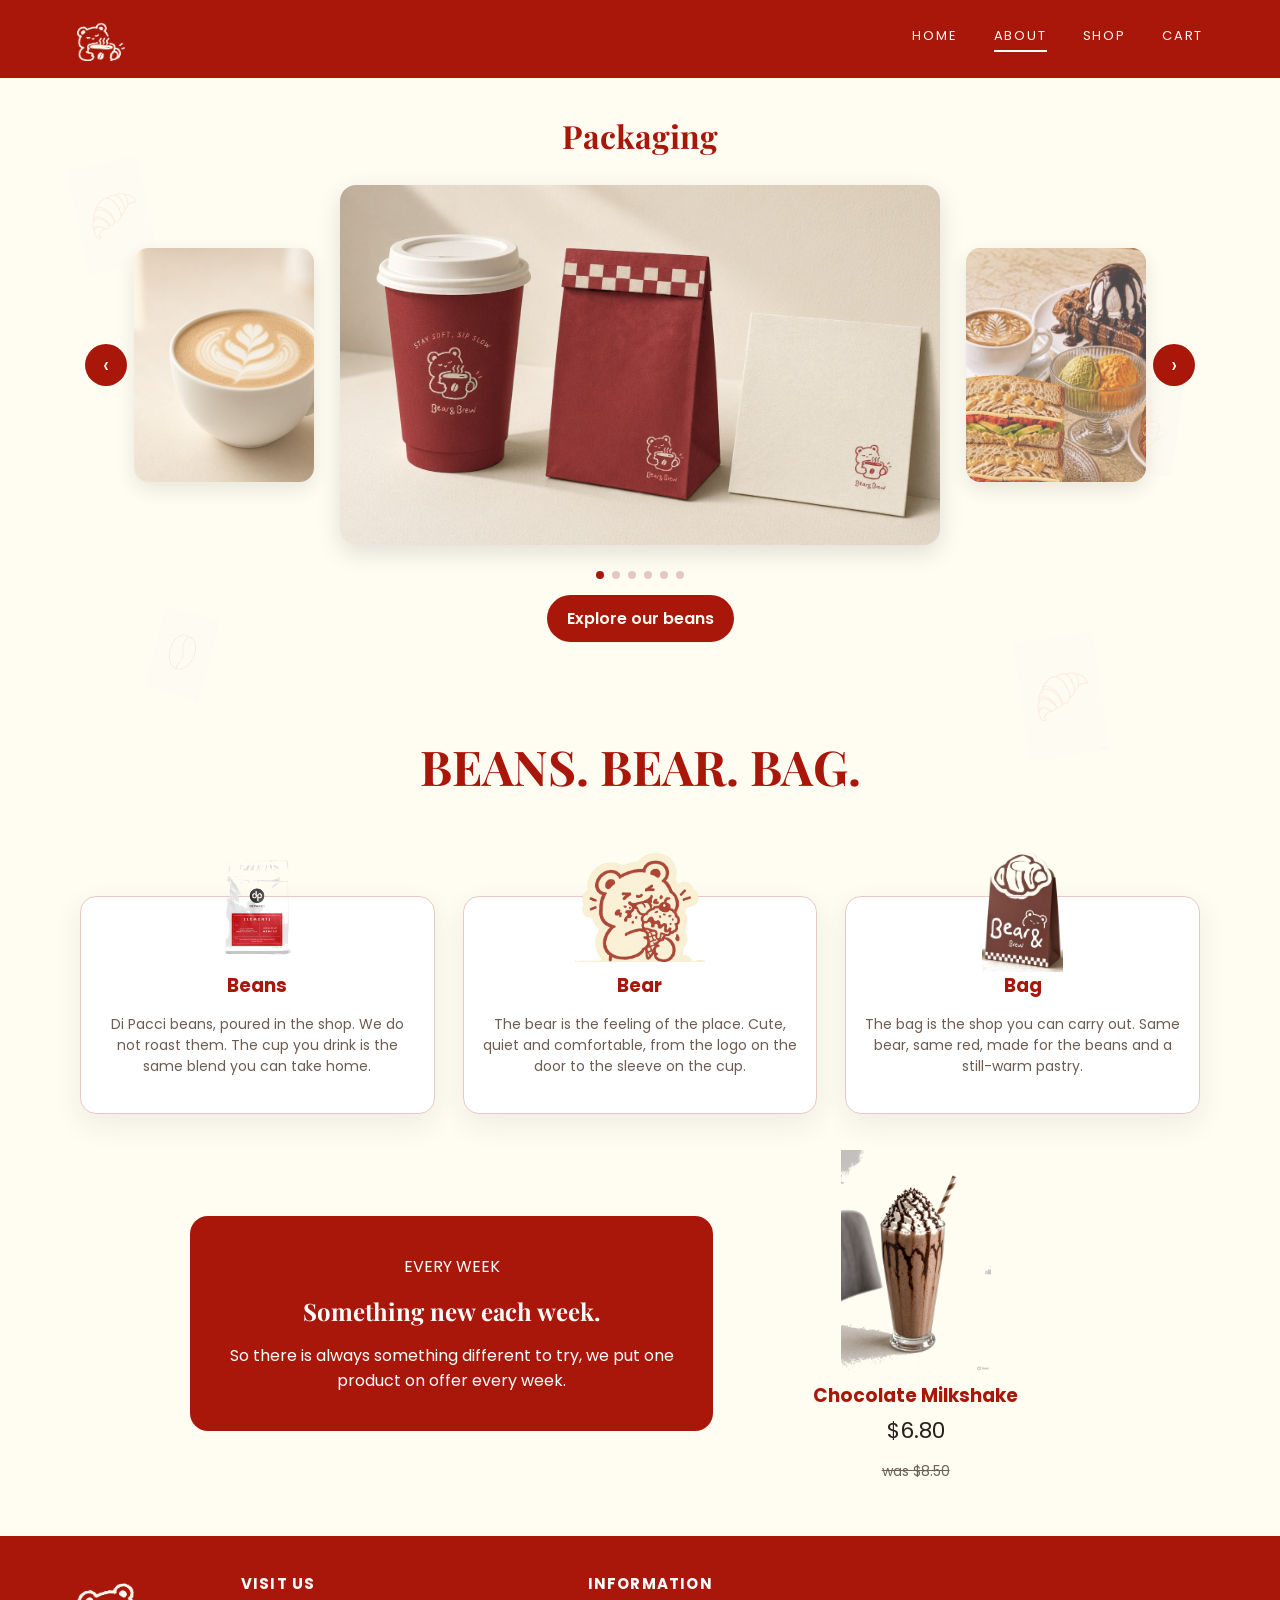
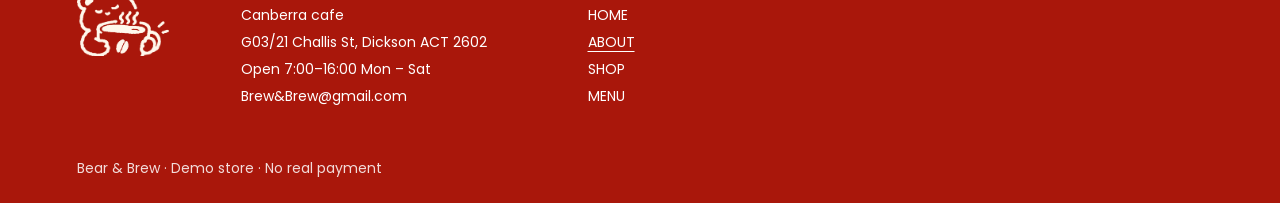
==== commit f03a2d6c: "About week: text box only, milkshake outside with cutout" ====
--- a/about.html
+++ b/about.html
@@ -56,14 +56,14 @@
       </article>
     </div>
     <section class="week">
-      <div>
+      <div class="week-box">
         <p class="kicker">EVERY WEEK</p>
         <h2>Something new each week.</h2>
-        <p>So there is always something different to try, we put one product on offer every week. This week it is the chocolate milkshake, 20% off.</p>
+        <p>So there is always something different to try, we put one product on offer every week.</p>
       </div>
-      <div class="center">
+      <div class="week-offer">
         <img src="images/offers/chocolate-milkshake.png" alt="Chocolate milkshake">
-        <p><strong>Chocolate Milkshake</strong></p>
+        <h3>Chocolate Milkshake</h3>
         <p class="price">$6.80</p>
         <p class="was">was $8.50</p>
       </div>
--- a/css/style.css
+++ b/css/style.css
@@ -201,15 +201,18 @@
 .bbb h3 { margin: 4px 0; color: var(--red); }
 .bbb p { color: var(--muted); font-size: 14px; }
 .week {
-  display: grid; grid-template-columns: 1.4fr 0.8fr; gap: 16px;
-  background: var(--red); color: white; border-radius: 20px;
-  padding: 20px 24px; margin: 20px auto 10px; max-width: 880px; align-items: center;
-}
-.week h2 { font-family: "Playfair Display", serif; margin: 6px 0 8px; font-size: 24px; }
-.kicker { letter-spacing: 0.16em; font-size: 12px; }
-.week img { width: 130px; margin: 0 auto; display: block; }
-.price { font-size: 22px; margin: 4px 0 0; }
-.was { opacity: 0.8; text-decoration: line-through; font-size: 14px; }
+  display: grid; grid-template-columns: 1.2fr 0.8fr; gap: 28px;
+  align-items: center; margin: 28px auto; max-width: 900px;
+}
+.week-box {
+  background: var(--red); color: white; border-radius: 18px; padding: 22px 26px;
+}
+.week-box h2 { font-family: "Playfair Display", serif; margin: 6px 0 8px; font-size: 24px; }
+.week-offer { text-align: center; color: var(--ink); }
+.week-offer img { width: 150px; margin: 0 auto 8px; display: block; }
+.week-offer h3 { margin: 4px 0; color: var(--red); }
+.week-offer .price { font-size: 22px; margin: 4px 0 0; }
+.week-offer .was { opacity: 0.7; text-decoration: line-through; font-size: 14px; }
 
 .shop-hero {
   display: grid; grid-template-columns: 1fr 1fr; min-height: 320px;
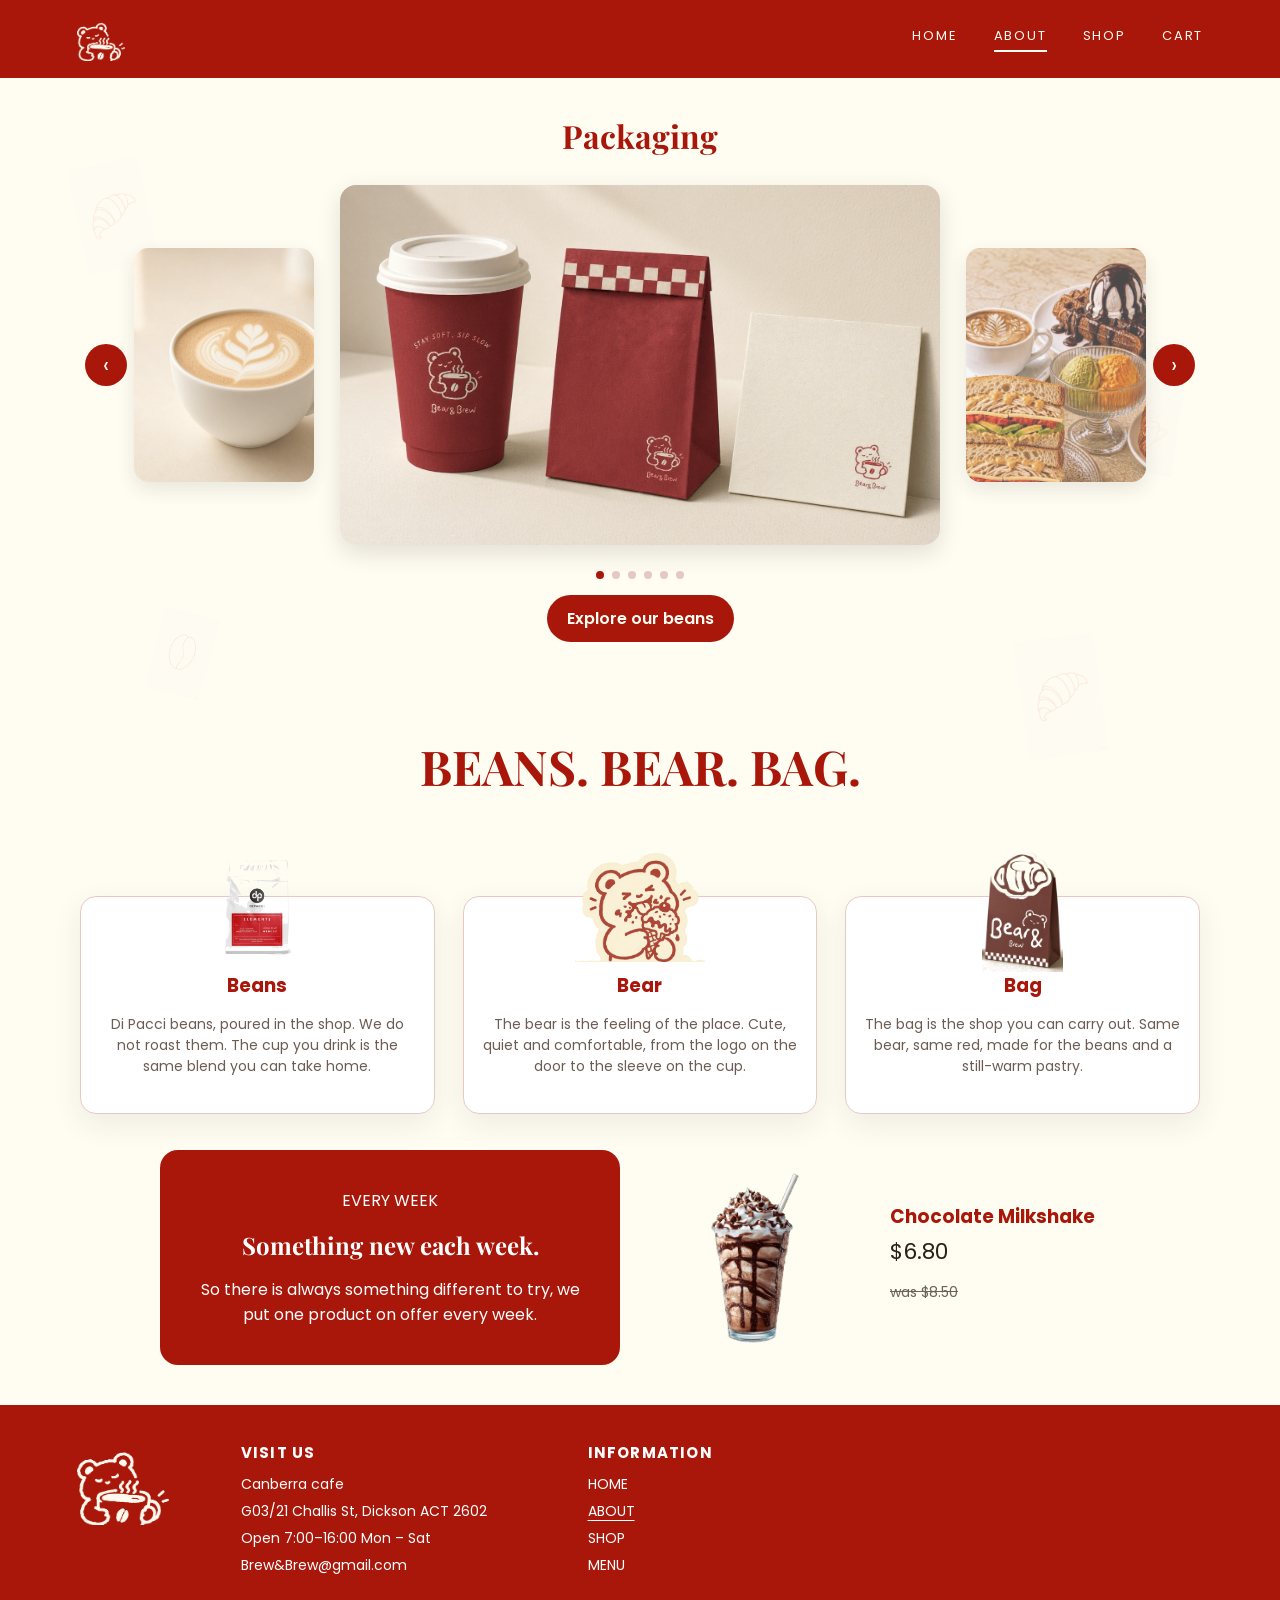
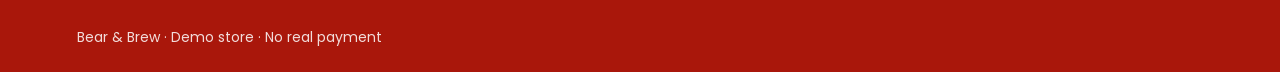
==== commit 78695cdd: "Week section: 2:1:1 layout with new milkshake cutout" ====
--- a/about.html
+++ b/about.html
@@ -61,8 +61,10 @@
         <h2>Something new each week.</h2>
         <p>So there is always something different to try, we put one product on offer every week.</p>
       </div>
-      <div class="week-offer">
+      <div class="week-pic">
         <img src="images/offers/chocolate-milkshake.png" alt="Chocolate milkshake">
+      </div>
+      <div class="week-meta">
         <h3>Chocolate Milkshake</h3>
         <p class="price">$6.80</p>
         <p class="was">was $8.50</p>
--- a/css/style.css
+++ b/css/style.css
@@ -201,18 +201,23 @@
 .bbb h3 { margin: 4px 0; color: var(--red); }
 .bbb p { color: var(--muted); font-size: 14px; }
 .week {
-  display: grid; grid-template-columns: 1.2fr 0.8fr; gap: 28px;
-  align-items: center; margin: 28px auto; max-width: 900px;
+  display: grid; grid-template-columns: 2fr 1fr 1fr; gap: 20px;
+  align-items: center; margin: 28px auto; max-width: 960px;
 }
 .week-box {
   background: var(--red); color: white; border-radius: 18px; padding: 22px 26px;
 }
 .week-box h2 { font-family: "Playfair Display", serif; margin: 6px 0 8px; font-size: 24px; }
-.week-offer { text-align: center; color: var(--ink); }
-.week-offer img { width: 150px; margin: 0 auto 8px; display: block; }
-.week-offer h3 { margin: 4px 0; color: var(--red); }
-.week-offer .price { font-size: 22px; margin: 4px 0 0; }
-.week-offer .was { opacity: 0.7; text-decoration: line-through; font-size: 14px; }
+.week-pic { text-align: center; }
+.week-pic img { width: 160px; margin: 0 auto; display: block; }
+.week-meta { text-align: left; color: var(--ink); }
+.week-meta h3 { margin: 4px 0; color: var(--red); }
+.week-meta .price { font-size: 22px; margin: 4px 0 0; }
+.week-meta .was { opacity: 0.7; text-decoration: line-through; font-size: 14px; }
+@media (max-width: 800px) {
+  .week { grid-template-columns: 1fr; text-align: center; }
+  .week-meta { text-align: center; }
+}
 
 .shop-hero {
   display: grid; grid-template-columns: 1fr 1fr; min-height: 320px;
